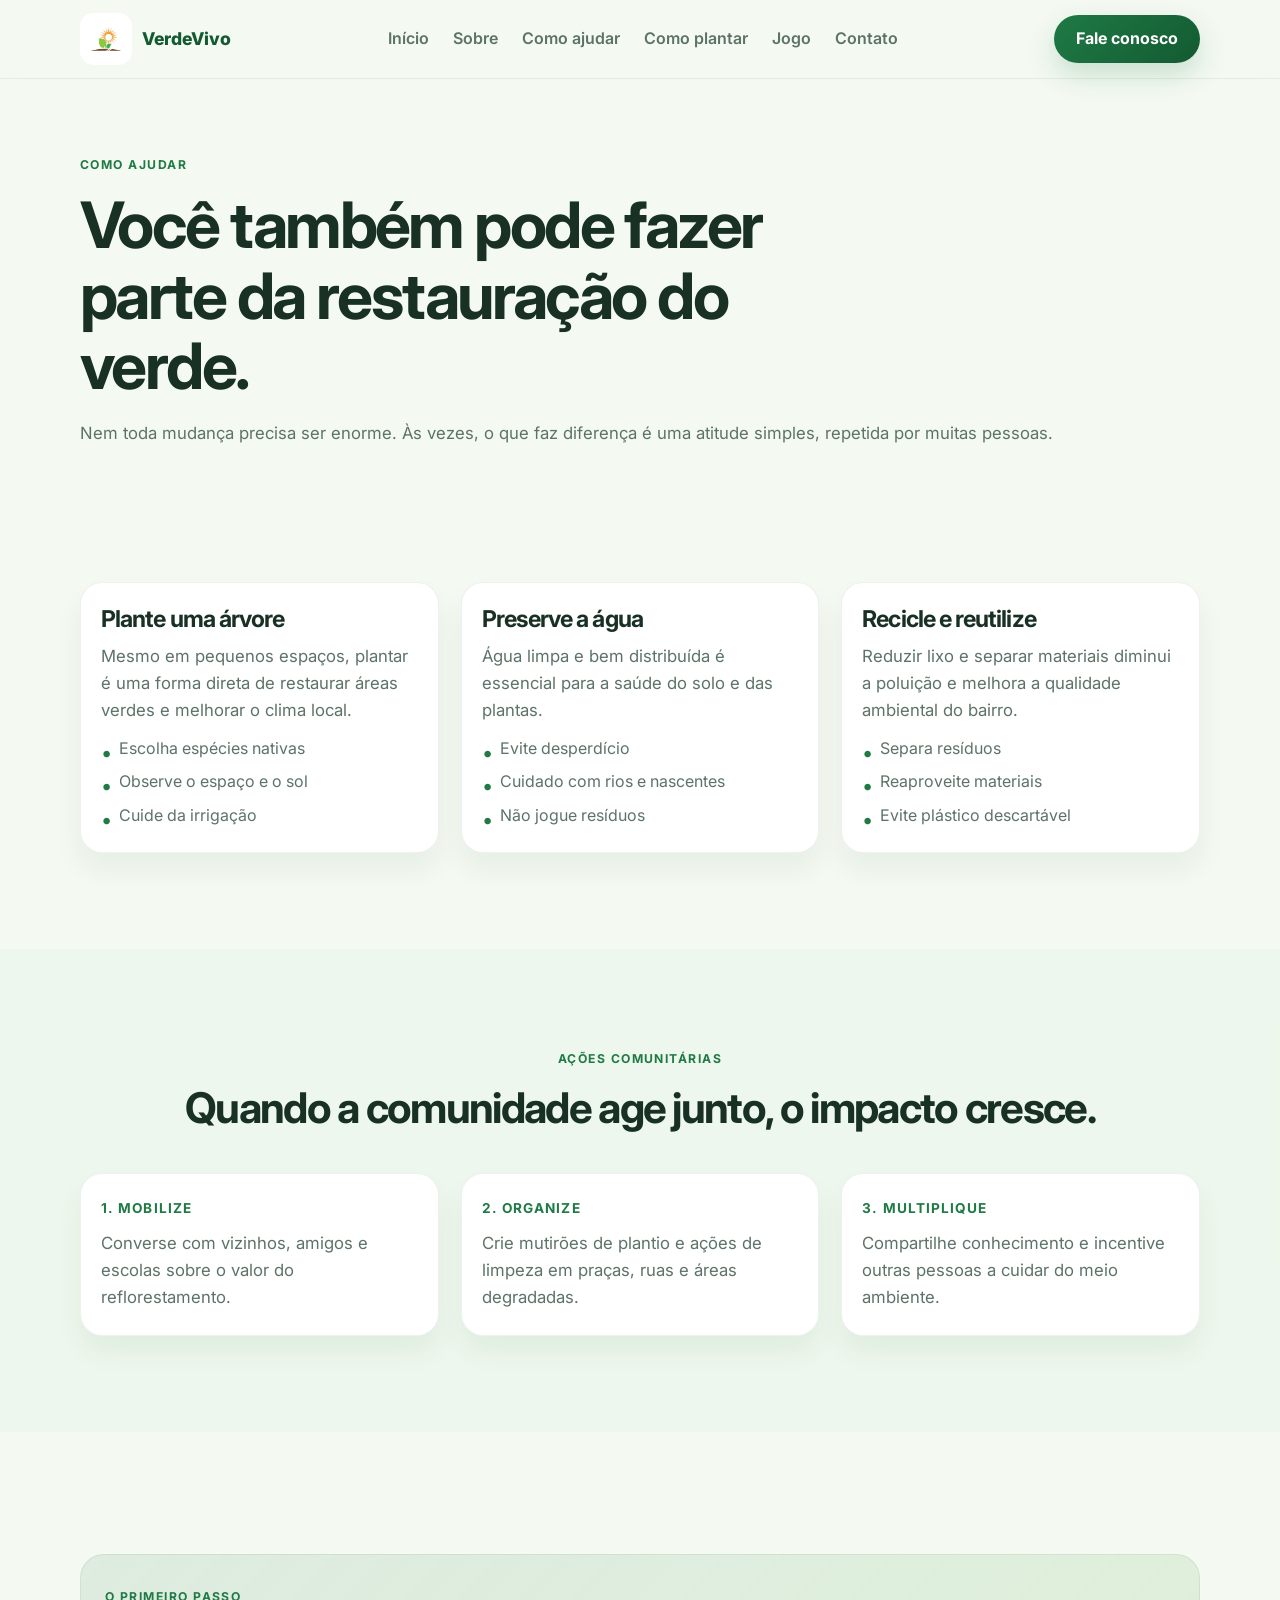
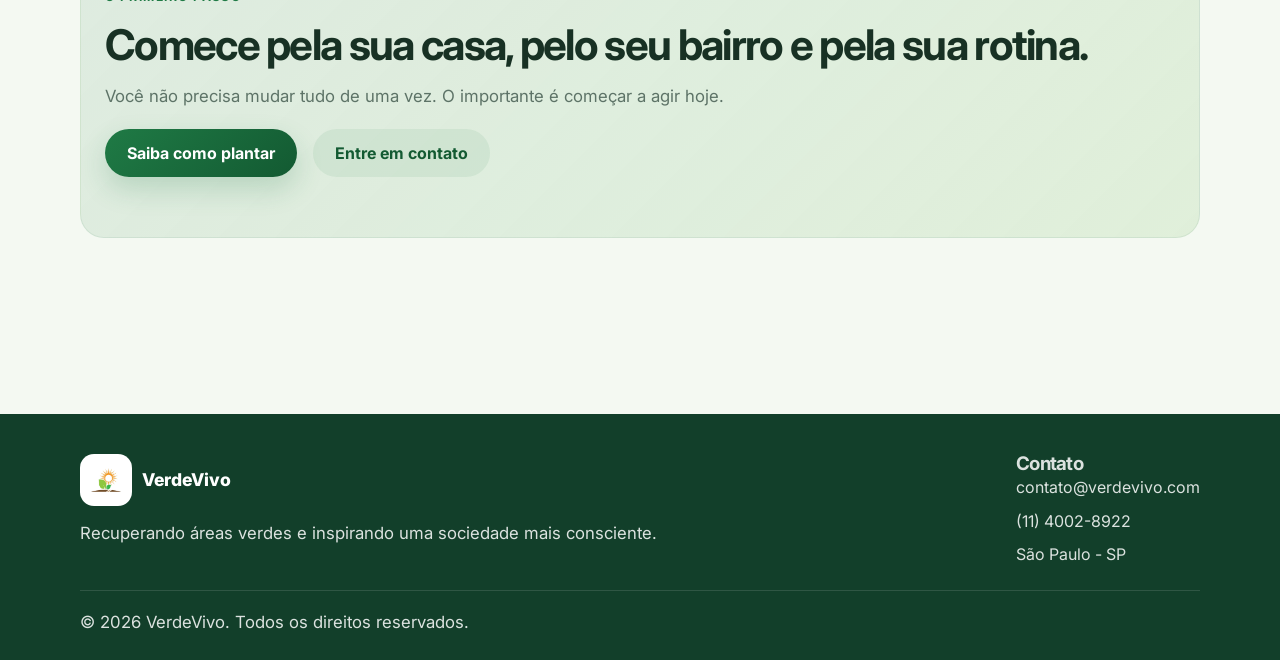
==== kkkkkkkkkkkkkkk/como-ajudar.html @ a825ce99 "Add files via upload" ====
<!DOCTYPE html>
<html lang="pt-BR">
  <head>
    <meta charset="UTF-8" />
    <meta name="viewport" content="width=device-width, initial-scale=1.0" />
    <title>Como Ajudar | VerdeVivo</title>
    <meta name="description" content="Descubra formas de ajudar na preservação ambiental e no reflorestamento." />
    <link rel="preconnect" href="https://fonts.googleapis.com" />
    <link rel="preconnect" href="https://fonts.gstatic.com" crossorigin />
    <link href="https://fonts.googleapis.com/css2?family=Inter:wght@400;500;600;700;800&display=swap" rel="stylesheet" />
    <link rel="stylesheet" href="styles.css" />
  </head>
  <body>
    <header class="site-header">
      <div class="container nav-wrapper">
        <div class="brand">
          <img src="Ecology logo template vector icon illustration.jpg" alt="Logo VerdeVivo" class="brand-image" />
          <span>VerdeVivo</span>
        </div>

        <nav class="main-nav" aria-label="Menu principal">
          <a href="index.html">Início</a>
          <a href="sobre.html">Sobre</a>
          <a href="como-ajudar.html">Como ajudar</a>
          <a href="como-plantar.html">Como plantar</a>
          <a href="jogo.html">Jogo</a>
          <a href="contato.html">Contato</a>
        </nav>

        <a class="btn btn-primary" href="contato.html">Fale conosco</a>
      </div>
    </header>

    <main class="content-page">
      <section class="page-hero">
        <div class="container">
          <span class="eyebrow">Como ajudar</span>
          <h1>Você também pode fazer parte da restauração do verde.</h1>
          <p>Nem toda mudança precisa ser enorme. Às vezes, o que faz diferença é uma atitude simples, repetida por muitas pessoas.</p>
        </div>
      </section>

      <section class="section">
        <div class="container feature-grid">
          <article class="feature-card">
            <h3>Plante uma árvore</h3>
            <p>Mesmo em pequenos espaços, plantar é uma forma direta de restaurar áreas verdes e melhorar o clima local.</p>
            <ul>
              <li>Escolha espécies nativas</li>
              <li>Observe o espaço e o sol</li>
              <li>Cuide da irrigação</li>
            </ul>
          </article>

          <article class="feature-card">
            <h3>Preserve a água</h3>
            <p>Água limpa e bem distribuída é essencial para a saúde do solo e das plantas.</p>
            <ul>
              <li>Evite desperdício</li>
              <li>Cuidado com rios e nascentes</li>
              <li>Não jogue resíduos</li>
            </ul>
          </article>

          <article class="feature-card">
            <h3>Recicle e reutilize</h3>
            <p>Reduzir lixo e separar materiais diminui a poluição e melhora a qualidade ambiental do bairro.</p>
            <ul>
              <li>Separa resíduos</li>
              <li>Reaproveite materiais</li>
              <li>Evite plástico descartável</li>
            </ul>
          </article>
        </div>
      </section>

      <section class="section page-section light">
        <div class="container">
          <div class="section-heading">
            <span class="eyebrow">Ações comunitárias</span>
            <h2>Quando a comunidade age junto, o impacto cresce.</h2>
          </div>

          <div class="timeline">
            <article class="timeline-item">
              <strong>1. Mobilize</strong>
              <p>Converse com vizinhos, amigos e escolas sobre o valor do reflorestamento.</p>
            </article>
            <article class="timeline-item">
              <strong>2. Organize</strong>
              <p>Crie mutirões de plantio e ações de limpeza em praças, ruas e áreas degradadas.</p>
            </article>
            <article class="timeline-item">
              <strong>3. Multiplique</strong>
              <p>Compartilhe conhecimento e incentive outras pessoas a cuidar do meio ambiente.</p>
            </article>
          </div>
        </div>
      </section>

      <section class="section">
        <div class="container cta-panel">
          <span class="eyebrow">O primeiro passo</span>
          <h2>Comece pela sua casa, pelo seu bairro e pela sua rotina.</h2>
          <p>Você não precisa mudar tudo de uma vez. O importante é começar a agir hoje.</p>
          <div class="cta-row" style="margin-top: 20px;">
            <a class="btn btn-primary" href="como-plantar.html">Saiba como plantar</a>
            <a class="btn btn-secondary" href="contato.html">Entre em contato</a>
          </div>
        </div>
      </section>
    </main>

    <footer class="site-footer">
      <div class="container footer-grid">
        <div>
          <div class="brand footer-brand">
            <img src="Ecology logo template vector icon illustration.jpg" alt="VerdeVivo" class="brand-image" />
            <span>VerdeVivo</span>
          </div>
          <p>Recuperando áreas verdes e inspirando uma sociedade mais consciente.</p>
        </div>

        <div>
          <h3>Contato</h3>
          <ul>
            <li>contato@verdevivo.com</li>
            <li>(11) 4002-8922</li>
            <li>São Paulo - SP</li>
          </ul>
        </div>
      </div>
      <div class="container footer-bottom">
        <p>© <span id="year"></span> VerdeVivo. Todos os direitos reservados.</p>
      </div>
    </footer>

    <script src="site.js"></script>
  </body>
</html>
---- kkkkkkkkkkkkkkk/styles.css ----
:root {
  --bg: #f4f9f2;
  --surface: #ffffff;
  --surface-alt: #edf6ea;
  --primary: #1f7a45;
  --primary-dark: #135a32;
  --accent: #90c97d;
  --secondary: #e7f3db;
  --text: #183124;
  --muted: #5d7367;
  --shadow: 0 18px 40px rgba(17, 65, 40, 0.12);
}

* {
  box-sizing: border-box;
  margin: 0;
  padding: 0;
}

html {
  scroll-behavior: smooth;
}

body {
  font-family: "Inter", sans-serif;
  background: var(--bg);
  color: var(--text);
  line-height: 1.6;
}

a {
  color: inherit;
  text-decoration: none;
}

img {
  max-width: 100%;
  display: block;
}

button,
input,
textarea {
  font: inherit;
}

.container {
  width: min(1120px, calc(100% - 32px));
  margin: 0 auto;
}

.section,
.page-section {
  padding: 96px 0;
}

.eyebrow {
  display: inline-block;
  margin-bottom: 16px;
  color: var(--primary);
  font-size: 0.76rem;
  font-weight: 700;
  letter-spacing: 0.12em;
  text-transform: uppercase;
}

h1,
h2,
h3 {
  line-height: 1.1;
  letter-spacing: -0.04em;
}

h1 {
  font-size: clamp(2.6rem, 5vw, 4.5rem);
  max-width: 620px;
  margin-bottom: 18px;
}

h2 {
  font-size: clamp(2rem, 3.3vw, 3rem);
  margin-bottom: 14px;
}

p {
  color: var(--muted);
  font-size: 1.05rem;
}

.site-header {
  position: sticky;
  top: 0;
  z-index: 20;
  background: rgba(244, 249, 242, 0.92);
  backdrop-filter: blur(12px);
  border-bottom: 1px solid rgba(19, 90, 50, 0.08);
}

.nav-wrapper {
  display: flex;
  align-items: center;
  justify-content: space-between;
  min-height: 78px;
  gap: 16px;
}

.brand {
  display: inline-flex;
  align-items: center;
  gap: 10px;
  font-weight: 800;
  font-size: 1.1rem;
  color: var(--primary-dark);
}

.brand-image {
  width: 52px;
  height: 52px;
  object-fit: contain;
  display: block;
  border-radius: 14px;
  background: transparent;
}

.main-nav {
  display: flex;
  align-items: center;
  gap: 24px;
  color: var(--muted);
  font-weight: 600;
}

.main-nav a {
  transition: color 0.2s ease;
}

.main-nav a:hover {
  color: var(--primary);
}

.btn {
  display: inline-flex;
  align-items: center;
  justify-content: center;
  min-height: 48px;
  padding: 0 22px;
  border: none;
  border-radius: 999px;
  font-weight: 700;
  cursor: pointer;
  transition: transform 0.2s ease, box-shadow 0.2s ease;
}

.btn:hover {
  transform: translateY(-1px);
}

.btn-primary {
  background: linear-gradient(135deg, var(--primary), var(--primary-dark));
  color: #fff;
  box-shadow: 0 12px 28px rgba(31, 122, 69, 0.2);
}

.btn-secondary {
  background: rgba(31, 122, 69, 0.08);
  color: var(--primary-dark);
}

.hero {
  padding: 72px 0 56px;
}

.hero-grid,
.two-column,
.contact-grid {
  display: grid;
  grid-template-columns: 1.1fr 0.9fr;
  gap: 46px;
  align-items: center;
}

.hero-copy p {
  max-width: 560px;
  font-size: 1.1rem;
  margin-bottom: 28px;
}

.cta-row {
  display: flex;
  align-items: center;
  gap: 16px;
  margin-bottom: 32px;
}

.hero-stats {
  list-style: none;
  display: grid;
  grid-template-columns: repeat(3, minmax(0, 1fr));
  gap: 18px;
  max-width: 620px;
}

.hero-stats li {
  padding: 18px 18px 14px;
  background: rgba(255, 255, 255, 0.7);
  border: 1px solid rgba(19, 90, 50, 0.08);
  border-radius: 18px;
  box-shadow: var(--shadow);
}

.hero-stats strong {
  display: block;
  font-size: 1.8rem;
  margin-bottom: 2px;
  color: var(--primary-dark);
}

.hero-stats span {
  color: var(--muted);
  font-size: 0.86rem;
}

.hero-visual {
  display: flex;
  justify-content: center;
  align-items: center;
}

.main-visual {
  width: min(100%, 500px);
  height: auto;
  object-fit: contain;
  display: block;
  filter: drop-shadow(0 20px 24px rgba(19, 90, 50, 0.12));
}

.about {
  background: linear-gradient(180deg, rgba(189, 226, 199, 0.15), rgba(255,255,255,0));
}

.section-heading {
  text-align: center;
  margin-bottom: 42px;
}

.section-heading.left {
  text-align: left;
}

.about-grid,
.action-grid,
.feature-grid,
.steps-grid,
.timeline {
  display: grid;
  gap: 22px;
}

.about-grid {
  grid-template-columns: repeat(3, minmax(0, 1fr));
}

.image-gallery {
  margin-top: 28px;
  display: grid;
  grid-template-columns: repeat(3, minmax(0, 1fr));
  gap: 20px;
}

.image-gallery img {
  width: 100%;
  height: 220px;
  object-fit: contain;
  border-radius: 22px;
  background: rgba(255, 255, 255, 0.6);
  padding: 12px;
  border: 1px solid rgba(26, 88, 51, 0.08);
  box-shadow: 0 12px 24px rgba(18, 69, 35, 0.08);
}

.info-card,
.action-card,
.feature-card,
.step-card,
.timeline-item,
.contact-card,
.contact-form {
  background: var(--surface);
  border: 1px solid rgba(19, 90, 50, 0.08);
  border-radius: 22px;
  box-shadow: 0 16px 28px rgba(18, 69, 35, 0.06);
}

.info-card,
.feature-card,
.step-card,
.timeline-item,
.contact-card,
.contact-form {
  padding: 24px 20px;
}

.info-card h3,
.feature-card h3,
.step-card h3 {
  margin-bottom: 10px;
  font-size: 1.45rem;
}

.icon {
  width: 62px;
  height: 62px;
  display: grid;
  place-items: center;
  font-size: 2rem;
  margin-bottom: 18px;
  border-radius: 18px;
  background: linear-gradient(135deg, rgba(144, 201, 125, 0.2), rgba(31,122,69,0.08));
}

.action-grid {
  grid-template-columns: repeat(4, minmax(0, 1fr));
}

.action-card {
  padding: 26px 20px 22px;
}

.action-card.large {
  grid-column: span 2;
  background: linear-gradient(135deg, #eaf8eb, #eef9f0);
}

.tag {
  display: inline-flex;
  align-items: center;
  justify-content: center;
  width: 38px;
  height: 38px;
  background: rgba(31, 122, 69, 0.12);
  color: var(--primary-dark);
  border-radius: 12px;
  font-weight: 800;
  margin-bottom: 16px;
}

.quote {
  padding-top: 0;
}

.quote-box {
  padding: 36px 24px;
  text-align: center;
  background: linear-gradient(135deg, rgba(31, 122, 69, 0.09), rgba(144, 201, 125, 0.2));
  border-radius: 24px;
  border: 1px solid rgba(19, 90, 50, 0.08);
}

.quote-box p {
  font-size: clamp(1.2rem, 2vw, 1.8rem);
  color: var(--primary-dark);
  font-weight: 600;
  max-width: 760px;
  margin: 0 auto;
}

.page-section.light {
  background: rgba(218, 240, 220, 0.26);
}

.check-list {
  list-style: none;
  display: grid;
  gap: 14px;
  margin-top: 18px;
}

.check-list li {
  position: relative;
  padding-left: 28px;
  color: var(--text);
  font-weight: 600;
}

.check-list li::before {
  content: "✓";
  position: absolute;
  left: 0;
  color: var(--primary);
  font-weight: 800;
}

.info-visual-card {
  background: var(--surface);
  border-radius: 26px;
  padding: 14px;
  border: 1px solid rgba(19, 90, 50, 0.08);
  box-shadow: var(--shadow);
}

.info-visual-card img {
  width: 100%;
  height: 320px;
  object-fit: cover;
  border-radius: 18px;
}

.steps-grid {
  grid-template-columns: repeat(4, minmax(0, 1fr));
}

.step-card span {
  display: inline-flex;
  width: 42px;
  height: 42px;
  align-items: center;
  justify-content: center;
  background: rgba(31, 122, 69, 0.12);
  border-radius: 12px;
  color: var(--primary-dark);
  font-weight: 800;
  margin-bottom: 16px;
}

.page-hero {
  padding: 72px 0 40px;
}

.page-hero h1 {
  max-width: 760px;
}

.content-page {
  padding-bottom: 80px;
}

.feature-grid {
  grid-template-columns: repeat(3, minmax(0, 1fr));
}

.feature-card ul {
  list-style: none;
  display: grid;
  gap: 8px;
  margin-top: 12px;
  color: var(--muted);
}

.text-link {
  display: inline-block;
  margin-top: 16px;
  color: var(--primary);
  font-weight: 700;
}

.text-link:hover {
  color: var(--primary-dark);
}

.feature-card li {
  position: relative;
  padding-left: 18px;
}

.feature-card li::before {
  content: "•";
  position: absolute;
  left: 0;
  color: var(--primary);
  font-size: 1.3rem;
}

.mission-panel {
  background: linear-gradient(135deg, rgba(31, 122, 69, 0.08), rgba(144, 201, 125, 0.15));
  border-radius: 24px;
  padding: 28px;
  border: 1px solid rgba(19, 90, 50, 0.08);
}

.mission-panel p {
  margin-top: 12px;
}

.timeline {
  grid-template-columns: repeat(3, minmax(0, 1fr));
}

.timeline-item strong {
  display: block;
  margin-bottom: 10px;
  color: var(--primary);
  font-size: 0.85rem;
  letter-spacing: 0.08em;
  text-transform: uppercase;
}

.contact-grid {
  grid-template-columns: 0.9fr 1.1fr;
}

.contact-card ul {
  list-style: none;
  display: grid;
  gap: 12px;
  margin-top: 18px;
  color: var(--muted);
}

.contact-form form {
  display: grid;
  gap: 14px;
}

.contact-form input,
.contact-form textarea {
  width: 100%;
  border: 1px solid rgba(19, 90, 50, 0.14);
  border-radius: 14px;
  padding: 14px 16px;
  background: #f7faf7;
  color: var(--text);
}

.contact-form textarea {
  min-height: 130px;
  resize: vertical;
}

.cta-panel {
  margin-top: 26px;
  padding: 28px 24px;
  background: linear-gradient(135deg, rgba(31, 122, 69, 0.1), rgba(144, 201, 125, 0.2));
  border: 1px solid rgba(19, 90, 50, 0.08);
  border-radius: 24px;
}

.site-footer {
  padding: 40px 0 24px;
  background: #123f2a;
  color: rgba(255,255,255,0.9);
}

.footer-grid {
  display: flex;
  justify-content: space-between;
  gap: 26px;
  flex-wrap: wrap;
}

.footer-brand {
  color: #fff;
  margin-bottom: 14px;
}

.site-footer p,
.site-footer li,
.site-footer h3 {
  color: rgba(255,255,255,0.85);
}

.site-footer ul {
  list-style: none;
  display: grid;
  gap: 8px;
}

.footer-bottom {
  margin-top: 22px;
  padding-top: 18px;
  border-top: 1px solid rgba(255, 255, 255, 0.12);
}

@media (max-width: 900px) {
  .hero-grid,
  .two-column,
  .contact-grid,
  .about-grid,
  .action-grid,
  .feature-grid,
  .steps-grid,
  .timeline,
  .image-gallery {
    grid-template-columns: 1fr;
  }

  .action-card.large {
    grid-column: auto;
  }

  .main-nav {
    display: none;
  }
}

@media (max-width: 560px) {
  .section,
  .page-section {
    padding: 76px 0;
  }

  .hero {
    padding-top: 56px;
  }

  .cta-row {
    flex-direction: column;
    align-items: stretch;
  }

  .hero-stats {
    grid-template-columns: 1fr;
  }
}
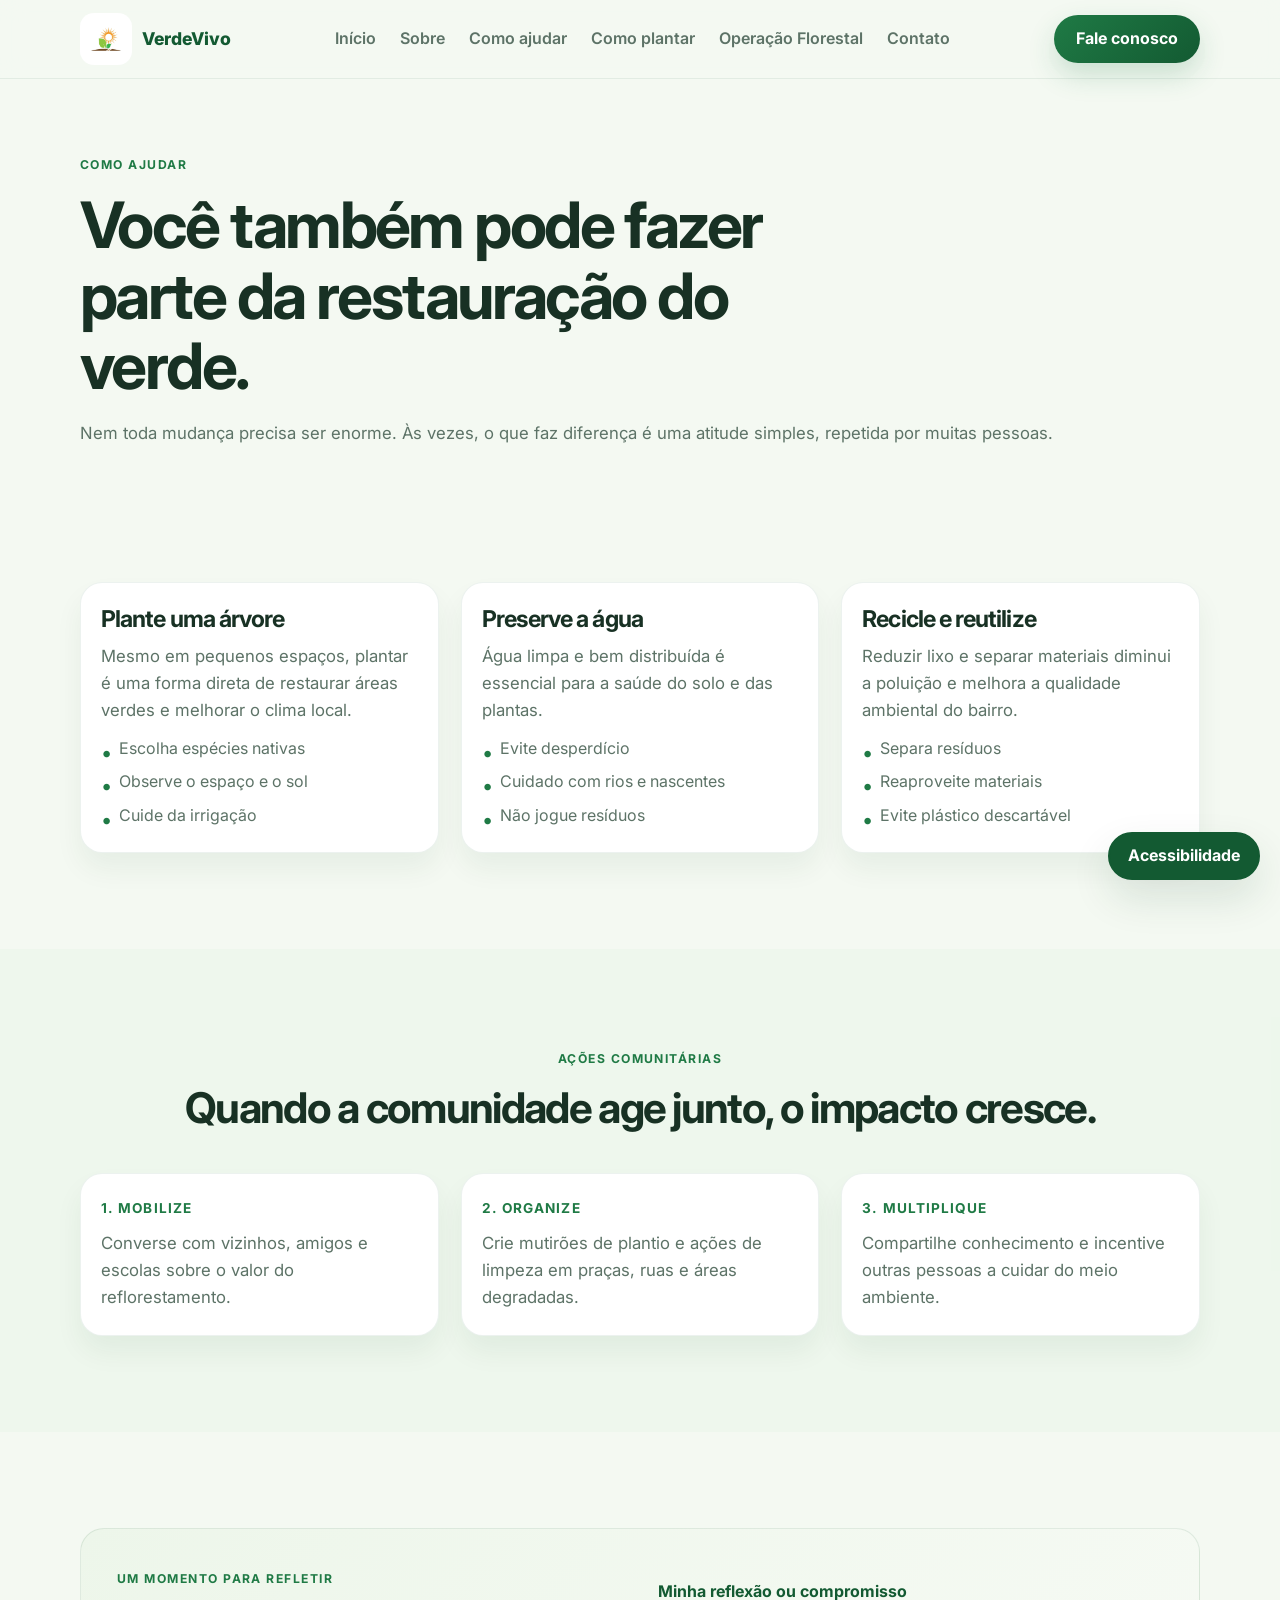
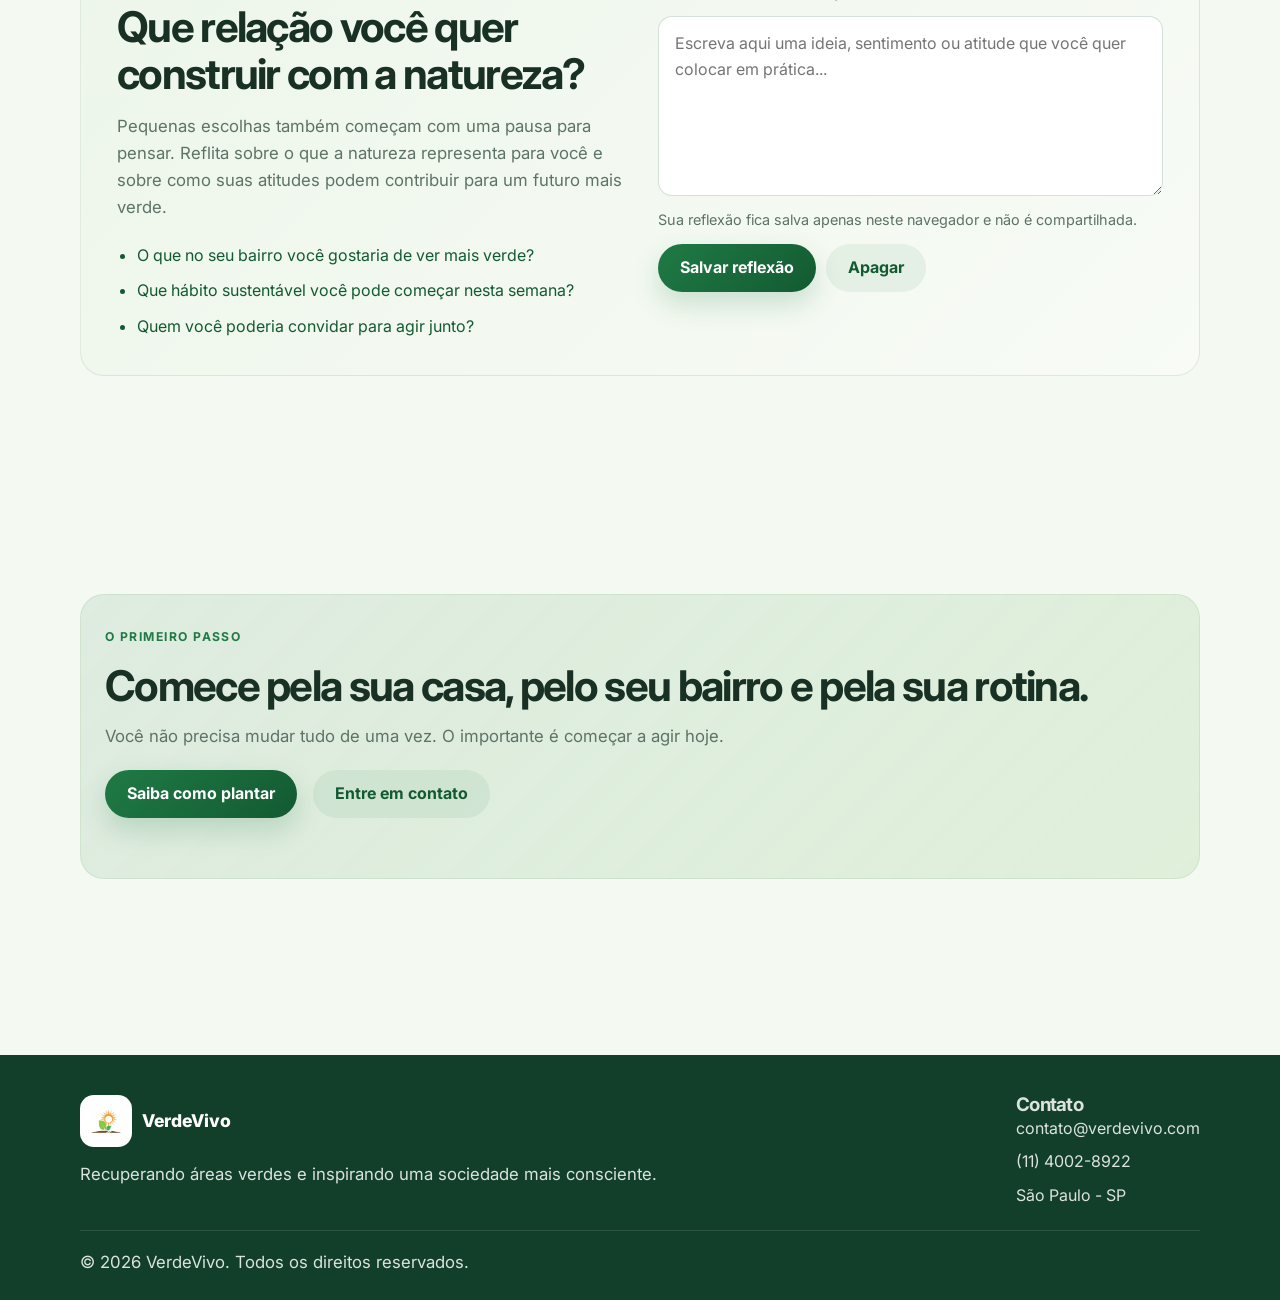
==== commit 3b5d4d4b: "Add files via upload" ====
--- a/kkkkkkkkkkkkkkk/como-ajudar.html
+++ b/kkkkkkkkkkkkkkk/como-ajudar.html
@@ -23,7 +23,7 @@
           <a href="sobre.html">Sobre</a>
           <a href="como-ajudar.html">Como ajudar</a>
           <a href="como-plantar.html">Como plantar</a>
-          <a href="jogo.html">Jogo</a>
+          <a href="jogo.html">Operação Florestal</a>
           <a href="contato.html">Contato</a>
         </nav>
 
@@ -99,6 +99,32 @@
       </section>
 
       <section class="section">
+        <div class="container reflection-panel">
+          <div class="reflection-copy">
+            <span class="eyebrow">Um momento para refletir</span>
+            <h2>Que relação você quer construir com a natureza?</h2>
+            <p>Pequenas escolhas também começam com uma pausa para pensar. Reflita sobre o que a natureza representa para você e sobre como suas atitudes podem contribuir para um futuro mais verde.</p>
+            <ul class="reflection-prompts">
+              <li>O que no seu bairro você gostaria de ver mais verde?</li>
+              <li>Que hábito sustentável você pode começar nesta semana?</li>
+              <li>Quem você poderia convidar para agir junto?</li>
+            </ul>
+          </div>
+
+          <form class="reflection-form" id="reflection-form">
+            <label for="reflection-note">Minha reflexão ou compromisso</label>
+            <textarea id="reflection-note" name="reflection" maxlength="1000" placeholder="Escreva aqui uma ideia, sentimento ou atitude que você quer colocar em prática..." required></textarea>
+            <p class="reflection-note">Sua reflexão fica salva apenas neste navegador e não é compartilhada.</p>
+            <div class="reflection-actions">
+              <button class="btn btn-primary" type="submit">Salvar reflexão</button>
+              <button class="btn btn-secondary" id="clear-reflection" type="button">Apagar</button>
+            </div>
+            <p class="reflection-status" id="reflection-status" aria-live="polite"></p>
+          </form>
+        </div>
+      </section>
+
+      <section class="section">
         <div class="container cta-panel">
           <span class="eyebrow">O primeiro passo</span>
           <h2>Comece pela sua casa, pelo seu bairro e pela sua rotina.</h2>
--- a/kkkkkkkkkkkkkkk/styles.css
+++ b/kkkkkkkkkkkkkkk/styles.css
@@ -21,6 +21,10 @@
   scroll-behavior: smooth;
 }
 
+html.large-text {
+  font-size: 112.5%;
+}
+
 body {
   font-family: "Inter", sans-serif;
   background: var(--bg);
@@ -534,6 +538,262 @@
   border-radius: 24px;
 }
 
+.reflection-panel {
+  display: grid;
+  grid-template-columns: 1fr 1fr;
+  gap: 36px;
+  align-items: center;
+  padding: 36px;
+  background: linear-gradient(135deg, #edf6ea, #f8fbf6);
+  border: 1px solid rgba(19, 90, 50, 0.1);
+  border-radius: 24px;
+}
+
+.reflection-copy h2 {
+  margin-bottom: 16px;
+}
+
+.reflection-prompts {
+  display: grid;
+  gap: 10px;
+  margin-top: 22px;
+  padding-left: 20px;
+  color: var(--primary-dark);
+}
+
+.reflection-form {
+  display: grid;
+  gap: 12px;
+}
+
+.reflection-form label {
+  font-weight: 700;
+  color: var(--primary-dark);
+}
+
+.reflection-form textarea {
+  width: 100%;
+  min-height: 180px;
+  padding: 14px 16px;
+  border: 1px solid rgba(19, 90, 50, 0.18);
+  border-radius: 14px;
+  background: var(--surface);
+  color: var(--text);
+  resize: vertical;
+}
+
+.reflection-form textarea:focus {
+  outline: 3px solid rgba(31, 122, 69, 0.18);
+  border-color: var(--primary);
+}
+
+.reflection-note,
+.reflection-status {
+  font-size: 0.9rem;
+}
+
+.reflection-actions {
+  display: flex;
+  flex-wrap: wrap;
+  gap: 10px;
+}
+
+.reflection-status {
+  min-height: 1.5em;
+}
+
+.accessibility-toggle {
+  position: fixed;
+  right: 20px;
+  bottom: 20px;
+  z-index: 25;
+  min-height: 48px;
+  padding: 0 18px;
+  border: 2px solid var(--primary-dark);
+  border-radius: 999px;
+  background: var(--primary-dark);
+  color: #fff;
+  font-weight: 700;
+  box-shadow: var(--shadow);
+  cursor: pointer;
+}
+
+.accessibility-dialog {
+  width: min(440px, calc(100vw - 32px));
+  max-height: min(620px, calc(100dvh - 32px));
+  margin: auto;
+  padding: 26px;
+  border: 1px solid rgba(19, 90, 50, 0.18);
+  border-radius: 20px;
+  background: var(--surface);
+  color: var(--text);
+  box-shadow: var(--shadow);
+}
+
+.accessibility-dialog::backdrop {
+  background: rgba(10, 25, 16, 0.62);
+}
+
+.accessibility-header {
+  display: flex;
+  align-items: center;
+  justify-content: space-between;
+  gap: 16px;
+  margin-bottom: 12px;
+}
+
+.accessibility-header h2 {
+  margin: 0;
+  font-size: 1.6rem;
+}
+
+.accessibility-close {
+  width: 42px;
+  height: 42px;
+  border: 1px solid rgba(19, 90, 50, 0.2);
+  border-radius: 50%;
+  background: var(--surface-alt);
+  color: var(--text);
+  font-size: 1.5rem;
+  cursor: pointer;
+}
+
+.accessibility-options {
+  display: grid;
+  gap: 10px;
+  margin-top: 20px;
+}
+
+.accessibility-options button {
+  min-height: 48px;
+  padding: 10px 14px;
+  border: 1px solid rgba(19, 90, 50, 0.18);
+  border-radius: 12px;
+  background: var(--surface-alt);
+  color: var(--text);
+  text-align: left;
+  font-weight: 700;
+  cursor: pointer;
+}
+
+.accessibility-options button[aria-pressed="true"] {
+  border-color: var(--primary-dark);
+  background: var(--secondary);
+  box-shadow: inset 4px 0 var(--primary-dark);
+}
+
+.accessibility-options .accessibility-reset {
+  background: transparent;
+  color: var(--primary-dark);
+  text-align: center;
+}
+
+.accessibility-status {
+  min-height: 1.5em;
+  margin-top: 12px;
+  font-size: 0.9rem;
+}
+
+body.high-contrast {
+  --bg: #000;
+  --surface: #111;
+  --surface-alt: #111;
+  --primary: #ffeb3b;
+  --primary-dark: #ffeb3b;
+  --accent: #ffeb3b;
+  --secondary: #222;
+  --text: #fff;
+  --muted: #f2f2f2;
+  --shadow: 0 0 0 1px #fff;
+  background: var(--bg);
+  color: var(--text);
+}
+
+body.high-contrast .site-header,
+body.high-contrast .page-section.light,
+body.high-contrast .about,
+body.high-contrast .hero-stats li,
+body.high-contrast .info-card,
+body.high-contrast .action-card,
+body.high-contrast .feature-card,
+body.high-contrast .step-card,
+body.high-contrast .timeline-item,
+body.high-contrast .contact-card,
+body.high-contrast .contact-form,
+body.high-contrast .info-visual-card,
+body.high-contrast .mission-panel,
+body.high-contrast .quote-box,
+body.high-contrast .cta-panel,
+body.high-contrast .reflection-panel,
+body.high-contrast .accessibility-dialog {
+  border-color: #fff;
+  background: #111;
+  color: #fff;
+}
+
+body.high-contrast .site-header {
+  backdrop-filter: none;
+}
+
+body.high-contrast .site-footer {
+  background: #000;
+  border-top: 1px solid #fff;
+}
+
+body.high-contrast .site-footer p,
+body.high-contrast .site-footer li,
+body.high-contrast .site-footer h3,
+body.high-contrast .site-footer .brand {
+  color: #fff;
+}
+
+body.high-contrast .btn-primary,
+body.high-contrast .accessibility-toggle {
+  border: 2px solid #ffeb3b;
+  background: #ffeb3b;
+  color: #000;
+}
+
+body.high-contrast .btn-secondary,
+body.high-contrast .accessibility-options button,
+body.high-contrast .accessibility-close {
+  border: 1px solid #fff;
+  background: #000;
+  color: #fff;
+}
+
+body.high-contrast .accessibility-options button[aria-pressed="true"] {
+  border-color: #ffeb3b;
+  box-shadow: inset 4px 0 #ffeb3b;
+}
+
+body.high-contrast .accessibility-options .accessibility-reset,
+body.high-contrast .text-link,
+body.high-contrast .main-nav a:hover {
+  color: #ffeb3b;
+}
+
+body.high-contrast input,
+body.high-contrast textarea {
+  border-color: #fff;
+  background: #000;
+  color: #fff;
+}
+
+body.high-contrast :focus-visible {
+  outline: 3px solid #ffeb3b;
+  outline-offset: 3px;
+}
+
+body.reduced-motion *,
+body.reduced-motion *::before,
+body.reduced-motion *::after {
+  scroll-behavior: auto !important;
+  animation-duration: 0.01ms !important;
+  animation-iteration-count: 1 !important;
+  transition-duration: 0.01ms !important;
+}
+
 .site-footer {
   padding: 40px 0 24px;
   background: #123f2a;
@@ -579,8 +839,13 @@
   .feature-grid,
   .steps-grid,
   .timeline,
-  .image-gallery {
+  .image-gallery,
+  .reflection-panel {
     grid-template-columns: 1fr;
+  }
+
+  .reflection-panel {
+    padding: 28px 22px;
   }
 
   .action-card.large {
@@ -610,4 +875,14 @@
   .hero-stats {
     grid-template-columns: 1fr;
   }
-}
+
+  .accessibility-toggle {
+    right: 12px;
+    bottom: 12px;
+  }
+}
+
+:focus-visible {
+  outline: 3px solid var(--primary-dark);
+  outline-offset: 3px;
+}
